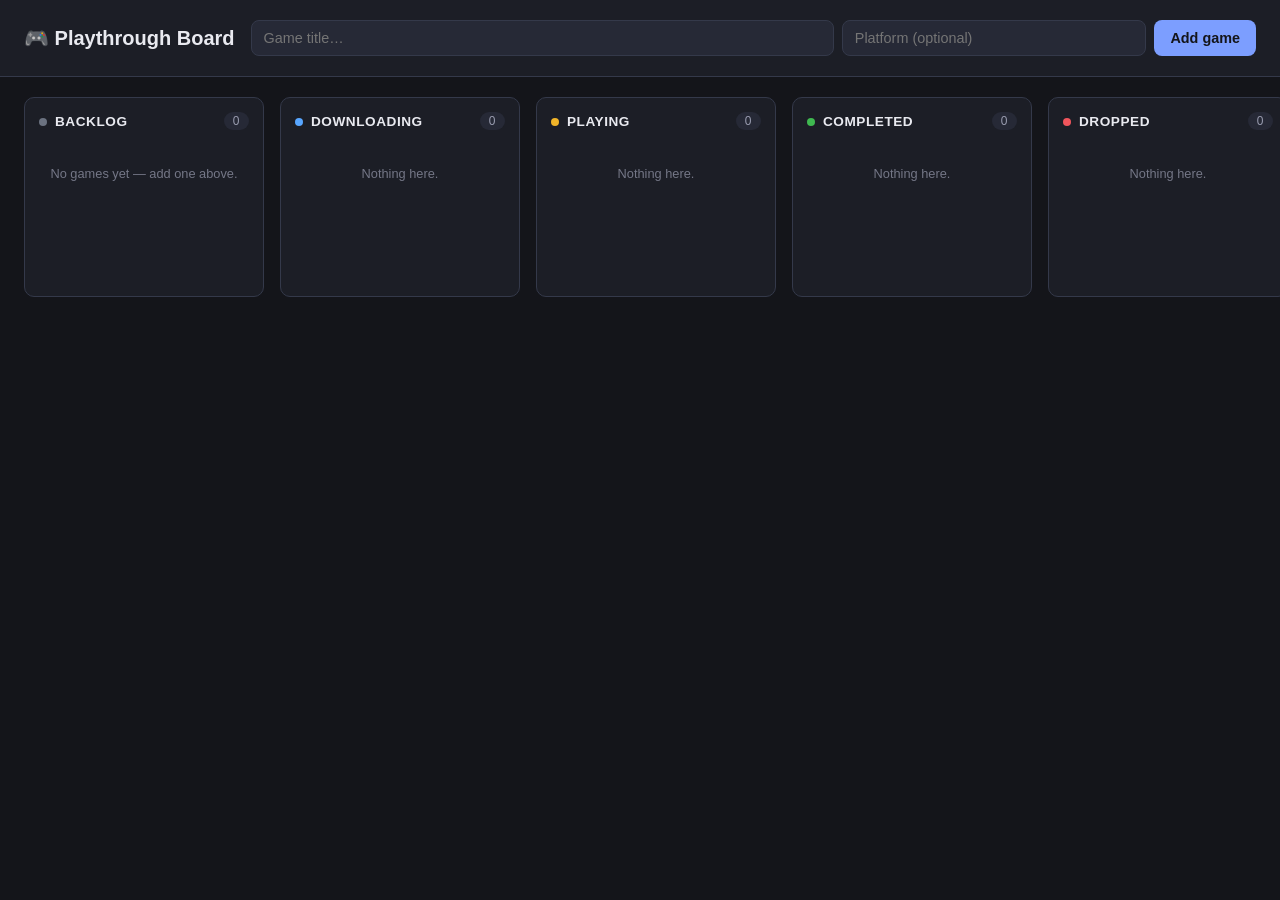
==== game-playthrough-kanban/index.html @ fcf206eb "init" ====
<!DOCTYPE html>
<html lang="en">
<head>
  <meta charset="UTF-8" />
  <meta name="viewport" content="width=device-width, initial-scale=1.0" />
  <title>Game Playthrough Kanban</title>
  <link rel="stylesheet" href="style.css" />
</head>
<body>
  <header class="topbar">
    <h1>🎮 Playthrough Board</h1>
    <form id="add-form" class="add-form">
      <input type="text" id="title-input" placeholder="Game title…" autocomplete="off" required />
      <input type="text" id="platform-input" placeholder="Platform (optional)" autocomplete="off" />
      <button type="submit">Add game</button>
    </form>
  </header>

  <main id="board" class="board" aria-live="polite">
    <!-- columns rendered by app.js -->
  </main>

  <div id="detail-overlay" class="overlay hidden">
    <div class="detail-card">
      <button id="detail-close" class="icon-btn" aria-label="Close">✕</button>
      <input type="text" id="detail-title" class="detail-title-input" />
      <input type="text" id="detail-platform" class="detail-platform-input" placeholder="Platform" />
      <label for="detail-status">Status</label>
      <select id="detail-status">
        <option value="backlog">Backlog</option>
        <option value="downloading">Downloading</option>
        <option value="playing">Playing</option>
        <option value="completed">Completed</option>
        <option value="dropped">Dropped</option>
      </select>
      <label for="detail-notes">Notes</label>
      <textarea id="detail-notes" rows="6" placeholder="Progress notes, thoughts, where you left off…"></textarea>
      <div class="detail-actions">
        <button id="detail-delete" class="danger-btn">Delete game</button>
        <button id="detail-save" class="primary-btn">Save</button>
      </div>
    </div>
  </div>

  <script src="app.js"></script>
</body>
</html>
---- game-playthrough-kanban/style.css ----
:root {
  --bg: #14151a;
  --bg-panel: #1c1e26;
  --bg-card: #262936;
  --bg-card-hover: #2e3241;
  --border: #34394a;
  --text: #e9eaf0;
  --text-dim: #9a9db0;
  --accent: #7c9eff;
  --accent-dim: #4a5a8a;
  --backlog: #6b7280;
  --downloading: #58a6ff;
  --playing: #f0b429;
  --completed: #3fb950;
  --dropped: #f0555c;
  --radius: 10px;
  --shadow: 0 2px 8px rgba(0, 0, 0, 0.35);
}

* {
  box-sizing: border-box;
}

html, body {
  margin: 0;
  height: 100%;
}

body {
  background: var(--bg);
  color: var(--text);
  font-family: -apple-system, BlinkMacSystemFont, "Segoe UI", Roboto, Helvetica, Arial, sans-serif;
  display: flex;
  flex-direction: column;
}

.topbar {
  padding: 20px 24px;
  display: flex;
  flex-wrap: wrap;
  align-items: center;
  justify-content: space-between;
  gap: 16px;
  border-bottom: 1px solid var(--border);
  background: var(--bg-panel);
}

.topbar h1 {
  font-size: 1.25rem;
  margin: 0;
  white-space: nowrap;
}

.add-form {
  display: flex;
  gap: 8px;
  flex-wrap: wrap;
  flex: 1;
  justify-content: flex-end;
}

.add-form input {
  background: var(--bg-card);
  border: 1px solid var(--border);
  border-radius: 8px;
  color: var(--text);
  padding: 9px 12px;
  font-size: 0.9rem;
  min-width: 0;
}

#title-input {
  flex: 2;
  min-width: 160px;
}

#platform-input {
  flex: 1;
  min-width: 120px;
}

.add-form input:focus {
  outline: none;
  border-color: var(--accent);
}

.add-form button,
.primary-btn {
  background: var(--accent);
  color: #14151a;
  border: none;
  border-radius: 8px;
  padding: 9px 16px;
  font-weight: 600;
  font-size: 0.9rem;
  cursor: pointer;
  transition: filter 0.15s;
}

.add-form button:hover,
.primary-btn:hover {
  filter: brightness(1.1);
}

.board {
  flex: 1;
  display: grid;
  grid-template-columns: repeat(5, minmax(240px, 1fr));
  gap: 16px;
  padding: 20px 24px;
  overflow-x: auto;
  align-items: start;
}

.column {
  background: var(--bg-panel);
  border-radius: var(--radius);
  border: 1px solid var(--border);
  display: flex;
  flex-direction: column;
  min-height: 200px;
}

.column-header {
  padding: 14px 14px 10px;
  display: flex;
  align-items: center;
  justify-content: space-between;
  font-weight: 600;
  font-size: 0.85rem;
  text-transform: uppercase;
  letter-spacing: 0.04em;
}

.column-header .dot {
  width: 8px;
  height: 8px;
  border-radius: 50%;
  display: inline-block;
  margin-right: 8px;
}

.column[data-status="backlog"] .dot { background: var(--backlog); }
.column[data-status="downloading"] .dot { background: var(--downloading); }
.column[data-status="playing"] .dot { background: var(--playing); }
.column[data-status="completed"] .dot { background: var(--completed); }
.column[data-status="dropped"] .dot { background: var(--dropped); }

.column-header .count {
  background: var(--bg-card);
  color: var(--text-dim);
  border-radius: 20px;
  padding: 2px 9px;
  font-size: 0.75rem;
  font-weight: 500;
}

.card-list {
  flex: 1;
  padding: 6px 10px 14px;
  display: flex;
  flex-direction: column;
  gap: 8px;
  min-height: 60px;
}

.card-list.drag-over {
  background: rgba(124, 158, 255, 0.08);
  border-radius: 8px;
}

.card {
  background: var(--bg-card);
  border: 1px solid var(--border);
  border-radius: 8px;
  padding: 10px 12px;
  cursor: grab;
  box-shadow: var(--shadow);
  transition: background 0.15s, transform 0.1s;
}

.card:hover {
  background: var(--bg-card-hover);
}

.card.dragging {
  opacity: 0.4;
}

.card-title {
  font-weight: 600;
  font-size: 0.92rem;
  margin-bottom: 3px;
  word-break: break-word;
}

.card-platform {
  font-size: 0.78rem;
  color: var(--text-dim);
}

.card-notes-preview {
  font-size: 0.78rem;
  color: var(--text-dim);
  margin-top: 6px;
  overflow: hidden;
  text-overflow: ellipsis;
  display: -webkit-box;
  -webkit-line-clamp: 2;
  -webkit-box-orient: vertical;
}

.empty-state {
  color: var(--text-dim);
  font-size: 0.8rem;
  padding: 20px 10px;
  text-align: center;
  opacity: 0.7;
}

.overlay {
  position: fixed;
  inset: 0;
  background: rgba(0, 0, 0, 0.55);
  display: flex;
  align-items: center;
  justify-content: center;
  padding: 20px;
  z-index: 10;
}

.overlay.hidden {
  display: none;
}

.detail-card {
  background: var(--bg-panel);
  border: 1px solid var(--border);
  border-radius: var(--radius);
  padding: 24px;
  width: 100%;
  max-width: 420px;
  position: relative;
  display: flex;
  flex-direction: column;
  gap: 10px;
  box-shadow: 0 10px 40px rgba(0,0,0,0.5);
}

.icon-btn {
  position: absolute;
  top: 12px;
  right: 12px;
  background: transparent;
  border: none;
  color: var(--text-dim);
  font-size: 1rem;
  cursor: pointer;
  padding: 4px 8px;
  border-radius: 6px;
}

.icon-btn:hover {
  background: var(--bg-card);
  color: var(--text);
}

.detail-title-input {
  background: transparent;
  border: none;
  border-bottom: 1px solid var(--border);
  color: var(--text);
  font-size: 1.15rem;
  font-weight: 700;
  padding: 4px 0;
  margin-right: 24px;
}

.detail-platform-input {
  background: var(--bg-card);
  border: 1px solid var(--border);
  border-radius: 6px;
  color: var(--text);
  padding: 7px 10px;
  font-size: 0.85rem;
}

.detail-title-input:focus,
.detail-platform-input:focus,
#detail-status:focus,
#detail-notes:focus {
  outline: none;
  border-color: var(--accent);
}

.detail-card label {
  font-size: 0.75rem;
  text-transform: uppercase;
  letter-spacing: 0.04em;
  color: var(--text-dim);
  margin-top: 4px;
}

#detail-status {
  background: var(--bg-card);
  border: 1px solid var(--border);
  border-radius: 6px;
  color: var(--text);
  padding: 8px 10px;
  font-size: 0.9rem;
}

#detail-notes {
  background: var(--bg-card);
  border: 1px solid var(--border);
  border-radius: 6px;
  color: var(--text);
  padding: 10px;
  font-size: 0.88rem;
  resize: vertical;
  font-family: inherit;
}

.detail-actions {
  display: flex;
  justify-content: space-between;
  margin-top: 10px;
}

.danger-btn {
  background: transparent;
  border: 1px solid var(--dropped);
  color: var(--dropped);
  border-radius: 8px;
  padding: 8px 14px;
  font-size: 0.85rem;
  cursor: pointer;
}

.danger-btn:hover {
  background: rgba(240, 85, 92, 0.12);
}

@media (max-width: 900px) {
  .board {
    grid-template-columns: 1fr;
  }
  .topbar {
    flex-direction: column;
    align-items: stretch;
  }
  .add-form {
    justify-content: stretch;
  }
}
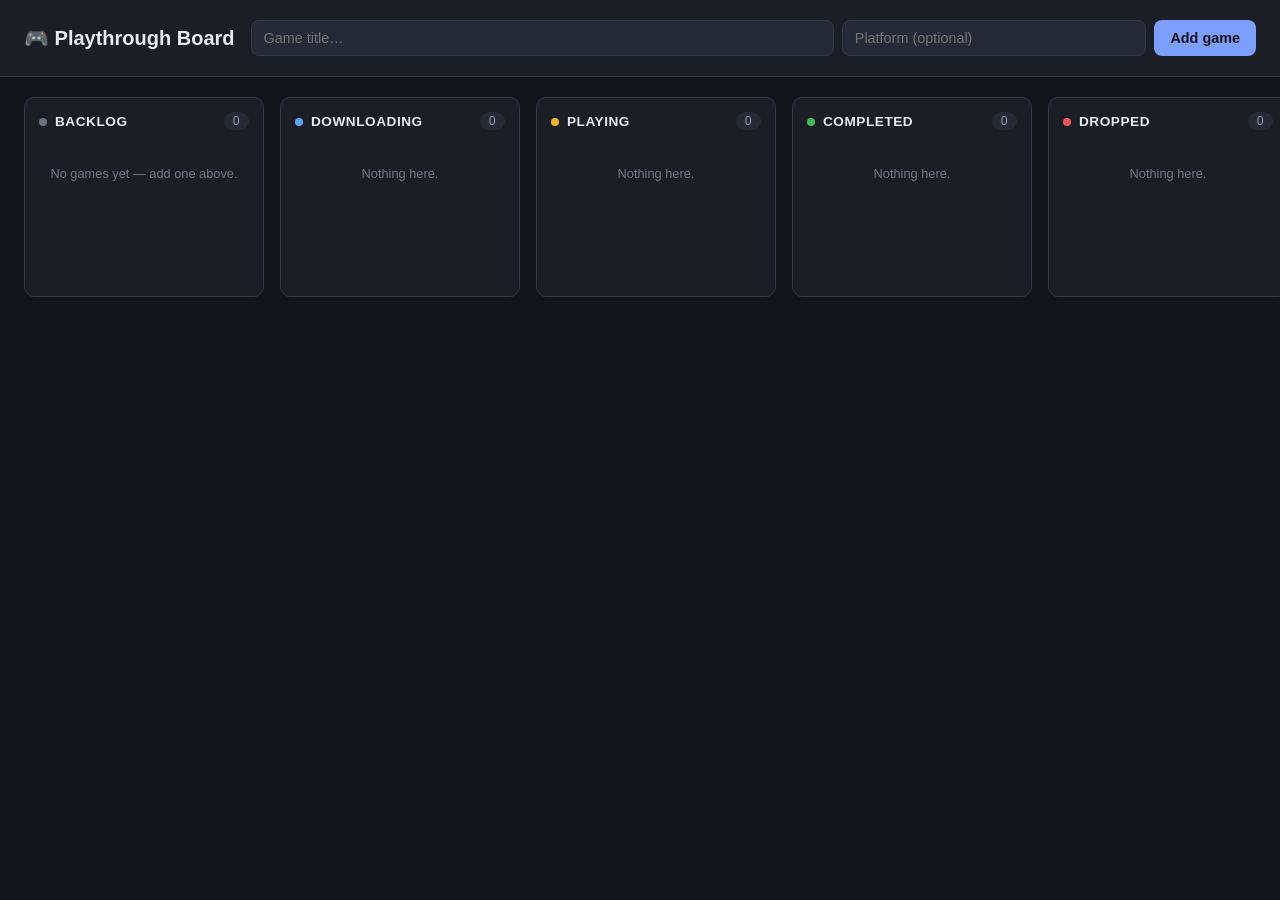
==== commit 95143734: "replace alert boxes" ====
--- a/game-playthrough-kanban/index.html
+++ b/game-playthrough-kanban/index.html
@@ -42,6 +42,8 @@
     </div>
   </div>
 
+  <div id="toast" class="toast hidden" role="status" aria-live="polite"></div>
+
   <script src="app.js"></script>
 </body>
 </html>
--- a/game-playthrough-kanban/style.css
+++ b/game-playthrough-kanban/style.css
@@ -341,6 +341,32 @@
   background: rgba(240, 85, 92, 0.12);
 }
 
+.danger-btn.confirm {
+  background: var(--dropped);
+  color: #14151a;
+  font-weight: 600;
+}
+
+.toast {
+  position: fixed;
+  bottom: 20px;
+  left: 50%;
+  transform: translateX(-50%);
+  max-width: calc(100% - 32px);
+  background: var(--bg-card);
+  color: var(--text);
+  border: 1px solid var(--dropped);
+  border-radius: 8px;
+  padding: 10px 18px;
+  font-size: 0.88rem;
+  box-shadow: var(--shadow);
+  z-index: 20;
+}
+
+.toast.hidden {
+  display: none;
+}
+
 @media (max-width: 900px) {
   .board {
     grid-template-columns: 1fr;
